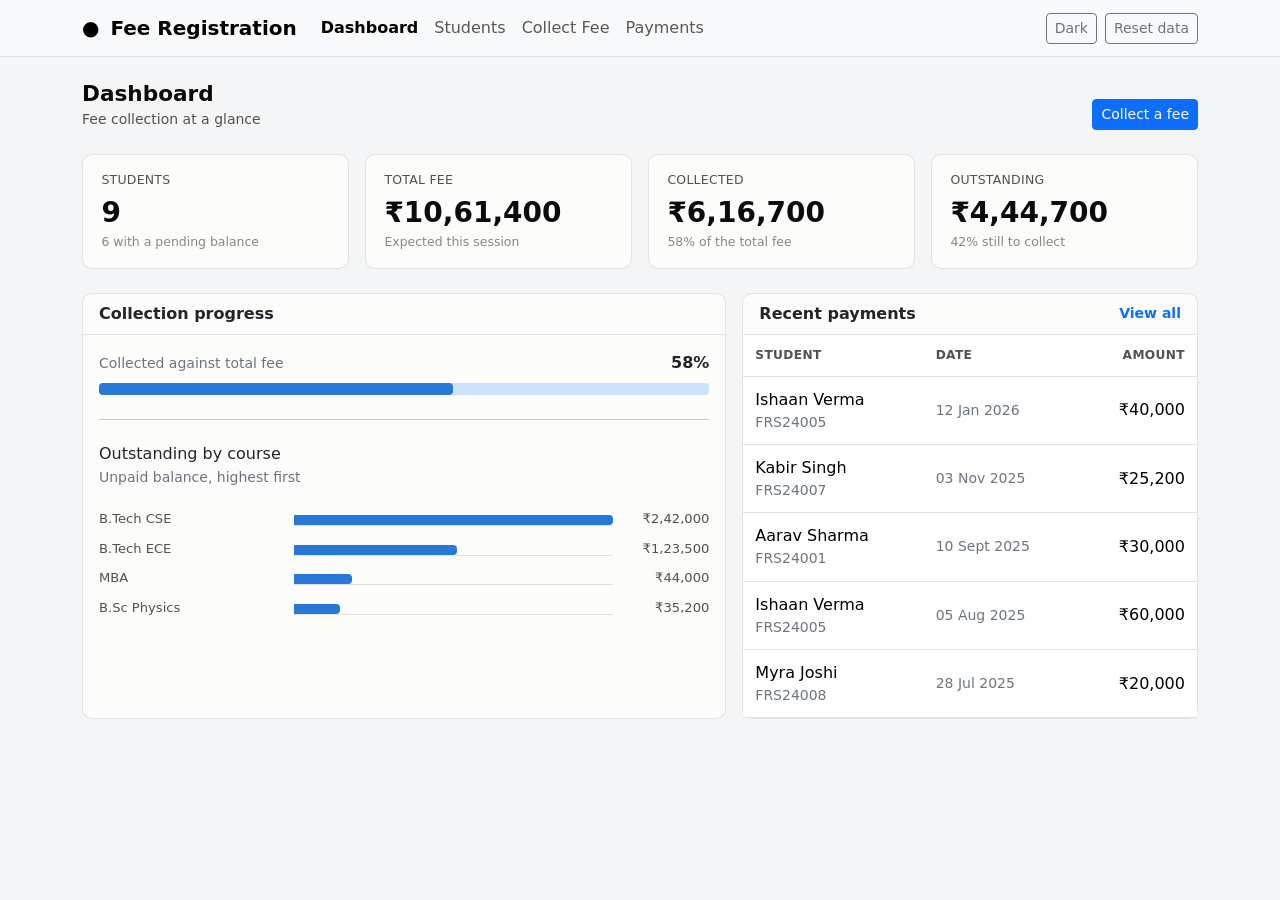
==== index.html @ db4e3a8e "my initial code base" ====
<!DOCTYPE html>
<html lang="en" data-bs-theme="light">
<head>
  <meta charset="UTF-8">
  <meta name="viewport" content="width=device-width, initial-scale=1">
  <title>Dashboard &middot; Fee Registration System</title>
  <link href="https://cdn.jsdelivr.net/npm/bootstrap@5.3.3/dist/css/bootstrap.min.css" rel="stylesheet">
  <link href="css/styles.css" rel="stylesheet">
</head>
<body>

  <div data-app-nav></div>

  <main class="container py-4">

    <header class="d-flex flex-wrap justify-content-between align-items-end gap-2 mb-4">
      <div>
        <h1 class="page-title">Dashboard</h1>
        <p class="page-subtitle">Fee collection at a glance</p>
      </div>
      <a href="collect.html" class="btn btn-primary btn-sm">Collect a fee</a>
    </header>

    <!-- KPI row -->
    <section class="row g-3 mb-4" aria-label="Summary">
      <div class="col-6 col-lg-3">
        <div class="stat-tile">
          <p class="stat-tile__label">Students</p>
          <p class="stat-tile__value" data-stat="students">&ndash;</p>
          <p class="stat-tile__note" data-stat="students-note">&nbsp;</p>
        </div>
      </div>
      <div class="col-6 col-lg-3">
        <div class="stat-tile">
          <p class="stat-tile__label">Total fee</p>
          <p class="stat-tile__value" data-stat="expected">&ndash;</p>
          <p class="stat-tile__note">Expected this session</p>
        </div>
      </div>
      <div class="col-6 col-lg-3">
        <div class="stat-tile">
          <p class="stat-tile__label">Collected</p>
          <p class="stat-tile__value" data-stat="collected">&ndash;</p>
          <p class="stat-tile__note" data-stat="collected-note">&nbsp;</p>
        </div>
      </div>
      <div class="col-6 col-lg-3">
        <div class="stat-tile">
          <p class="stat-tile__label">Outstanding</p>
          <p class="stat-tile__value" data-stat="outstanding">&ndash;</p>
          <p class="stat-tile__note" data-stat="outstanding-note">&nbsp;</p>
        </div>
      </div>
    </section>

    <div class="row g-3">

      <!-- Collection meter + outstanding by course -->
      <div class="col-12 col-lg-7">
        <div class="card h-100">
          <div class="card-header">Collection progress</div>
          <div class="card-body">

            <div class="d-flex justify-content-between align-items-baseline mb-2">
              <span class="small text-secondary">Collected against total fee</span>
              <span class="fw-semibold num" data-stat="progress-label">&ndash;</span>
            </div>
            <div class="meter__track" role="progressbar" aria-valuemin="0" aria-valuemax="100"
                 aria-valuenow="0" data-meter-role>
              <div class="meter__fill" style="width:0%" data-meter-fill></div>
            </div>

            <hr class="my-4">

            <h2 class="h6 mb-1">Outstanding by course</h2>
            <p class="small text-secondary mb-3">Unpaid balance, highest first</p>
            <div data-chart="outstanding-by-course"></div>

          </div>
        </div>
      </div>

      <!-- Recent payments -->
      <div class="col-12 col-lg-5">
        <div class="card h-100">
          <div class="card-header d-flex justify-content-between align-items-center">
            <span>Recent payments</span>
            <a href="payments.html" class="small text-decoration-none">View all</a>
          </div>
          <div class="table-responsive">
            <table class="table table-sm mb-0 align-middle">
              <thead>
                <tr>
                  <th scope="col">Student</th>
                  <th scope="col">Date</th>
                  <th scope="col" class="text-end">Amount</th>
                </tr>
              </thead>
              <tbody data-recent-payments>
                <tr><td colspan="3" class="table-empty">Loading&hellip;</td></tr>
              </tbody>
            </table>
          </div>
        </div>
      </div>

    </div>
  </main>

  <script src="https://cdn.jsdelivr.net/npm/bootstrap@5.3.3/dist/js/bootstrap.bundle.min.js"></script>
  <script src="js/utils.js"></script>
  <script src="js/store.js"></script>
  <script src="js/api.js"></script>
  <script src="js/layout.js"></script>
  <script src="js/dashboard.js"></script>
</body>
</html>
---- css/styles.css ----
/* ==========================================================================
   Fee Registration System - custom styles
   Bootstrap 5.3 supplies the base; this file only adds tokens + the few
   components Bootstrap does not have (stat tiles, meter, bar chart, receipt).
   ========================================================================== */

/* --- Design tokens -------------------------------------------------------- */
:root {
  color-scheme: light;

  --surface-1:      #fcfcfb;   /* card / chart surface */
  --page-plane:     #f4f5f7;   /* app background       */
  --text-primary:   #0b0b0b;
  --text-secondary: #52514e;
  --text-muted:     #898781;
  --hairline:       rgba(11, 11, 11, 0.10);
  --gridline:       #e1e0d9;

  /* Sequential blue ramp - used for every magnitude bar and meter */
  --seq-100: #cde2fb;
  --seq-250: #86b6ef;
  --seq-450: #2a78d6;
  --seq-550: #1c5cab;

  /* The meter's empty track. Must clearly read as "not filled". */
  --meter-track: #cde2fb;

  /* Status palette - reserved. Never reused as a "series" colour. */
  --status-good:     #0ca30c;
  --status-warning:  #fab219;
  --status-serious:  #ec835a;
  --status-critical: #d03b3b;

  --radius: 10px;
}

[data-bs-theme="dark"] {
  color-scheme: dark;

  --surface-1:      #1a1a19;
  --page-plane:     #0d0d0d;
  --text-primary:   #ffffff;
  --text-secondary: #c3c2b7;
  --text-muted:     #898781;
  --hairline:       rgba(255, 255, 255, 0.10);
  --gridline:       #2c2c2a;

  --seq-100: #184f95;
  --seq-250: #256abf;
  --seq-450: #3987e5;
  --seq-550: #86b6ef;

  /* A dimmed wash of the fill hue - the light-mode step would read as filled. */
  --meter-track: rgba(57, 135, 229, 0.22);
}

/* --- Base ----------------------------------------------------------------- */
body {
  background: var(--page-plane);
  color: var(--text-primary);
  font-family: system-ui, -apple-system, "Segoe UI", sans-serif;
  min-height: 100vh;
}

.page-title {
  font-size: 1.35rem;
  font-weight: 600;
  margin: 0;
}

.page-subtitle {
  color: var(--text-secondary);
  font-size: 0.875rem;
  margin: 0.15rem 0 0;
}

.card {
  background: var(--surface-1);
  border: 1px solid var(--hairline);
  border-radius: var(--radius);
}

.card-header {
  background: transparent;
  border-bottom: 1px solid var(--hairline);
  font-weight: 600;
}

/* Money columns must align vertically -> tabular figures. */
.num {
  font-variant-numeric: tabular-nums;
  text-align: right;
  white-space: nowrap;
}

/* --- Stat tiles (KPI row) ------------------------------------------------- */
.stat-tile {
  background: var(--surface-1);
  border: 1px solid var(--hairline);
  border-radius: var(--radius);
  padding: 1rem 1.15rem;
  height: 100%;
}

.stat-tile__label {
  color: var(--text-secondary);
  font-size: 0.78rem;
  font-weight: 500;
  letter-spacing: 0.02em;
  text-transform: uppercase;
  margin: 0;
}

/* Standalone figures keep proportional figures (they are not in a column). */
.stat-tile__value {
  color: var(--text-primary);
  font-size: 1.75rem;
  font-weight: 600;
  line-height: 1.2;
  margin: 0.35rem 0 0;
}

.stat-tile__note {
  color: var(--text-muted);
  font-size: 0.78rem;
  margin: 0.25rem 0 0;
}

/* --- Meter (one ratio against a limit) ------------------------------------ */
.meter__track {
  background: var(--meter-track);
  border-radius: 4px;
  height: 12px;
  overflow: hidden;
  width: 100%;
}

.meter__fill {
  background: var(--seq-450);
  border-radius: 0 4px 4px 0;
  height: 100%;
  transition: width 0.4s ease;
}

/* --- Horizontal bar chart (magnitude, single hue) ------------------------- */
.viz-bar {
  align-items: center;
  display: grid;
  gap: 0.75rem;
  grid-template-columns: minmax(90px, 30%) 1fr minmax(84px, auto);
  padding: 5px 0; /* keeps a >=2px surface gap between adjacent bars */
}

.viz-bar__label {
  color: var(--text-secondary);
  font-size: 0.82rem;
  overflow: hidden;
  text-overflow: ellipsis;
  white-space: nowrap;
}

.viz-bar__track {
  background: transparent;
  border-bottom: 1px solid var(--gridline);
  height: 14px;
  position: relative;
}

.viz-bar__fill {
  background: var(--seq-450);
  border-radius: 0 4px 4px 0; /* rounded data-end, anchored to the baseline */
  bottom: 0;
  cursor: pointer;
  height: 10px;
  left: 0;
  min-width: 2px;
  position: absolute;
}

.viz-bar__value {
  color: var(--text-secondary);
  font-size: 0.82rem;
  font-variant-numeric: tabular-nums;
  text-align: right;
}

.viz-empty {
  color: var(--text-muted);
  font-size: 0.875rem;
  padding: 1.5rem 0;
  text-align: center;
}

/* --- Status badges (colour is never the only channel - each has a label) -- */
.badge-status {
  border-radius: 999px;
  font-size: 0.72rem;
  font-weight: 600;
  letter-spacing: 0.01em;
  padding: 0.3em 0.7em;
}

.badge-status--paid    { background: rgba(12, 163, 12, 0.14);  color: var(--status-good); }
.badge-status--partial { background: rgba(250, 178, 25, 0.18); color: #8a6100; }
.badge-status--unpaid  { background: rgba(208, 59, 59, 0.14);  color: var(--status-critical); }

[data-bs-theme="dark"] .badge-status--partial { color: var(--status-warning); }

/* --- Tables --------------------------------------------------------------- */
.table > :not(caption) > * > * {
  padding: 0.7rem 0.75rem;
}

.table thead th {
  color: var(--text-secondary);
  font-size: 0.76rem;
  font-weight: 600;
  letter-spacing: 0.03em;
  text-transform: uppercase;
}

.table-empty {
  color: var(--text-muted);
  padding: 2.5rem 1rem !important;
  text-align: center;
}

/* --- Receipt -------------------------------------------------------------- */
.receipt {
  border: 1px solid var(--hairline);
  border-radius: var(--radius);
  padding: 1.5rem;
}

.receipt__brand {
  border-bottom: 2px solid var(--seq-450);
  margin-bottom: 1rem;
  padding-bottom: 0.75rem;
}

.receipt__amount {
  border-top: 1px solid var(--hairline);
  font-size: 1.4rem;
  font-weight: 600;
  margin-top: 1rem;
  padding-top: 0.75rem;
}

.receipt dt {
  color: var(--text-secondary);
  font-size: 0.78rem;
  font-weight: 500;
}

.receipt dd {
  font-size: 0.92rem;
  margin-bottom: 0.75rem;
}

/* --- Misc ----------------------------------------------------------------- */
.fee-breakdown-row {
  border-bottom: 1px dashed var(--gridline);
  display: flex;
  justify-content: space-between;
  padding: 0.4rem 0;
}

.fee-breakdown-row:last-child {
  border-bottom: 0;
}

.toast-stack {
  bottom: 1rem;
  position: fixed;
  right: 1rem;
  z-index: 1090;
}

.required::after {
  color: var(--status-critical);
  content: " *";
}

/* --- Print (receipt only) ------------------------------------------------- */
@media print {
  body * { visibility: hidden; }
  #receiptPrintArea, #receiptPrintArea * { visibility: visible; }
  #receiptPrintArea {
    left: 0;
    position: absolute;
    top: 0;
    width: 100%;
  }
  .no-print { display: none !important; }
}
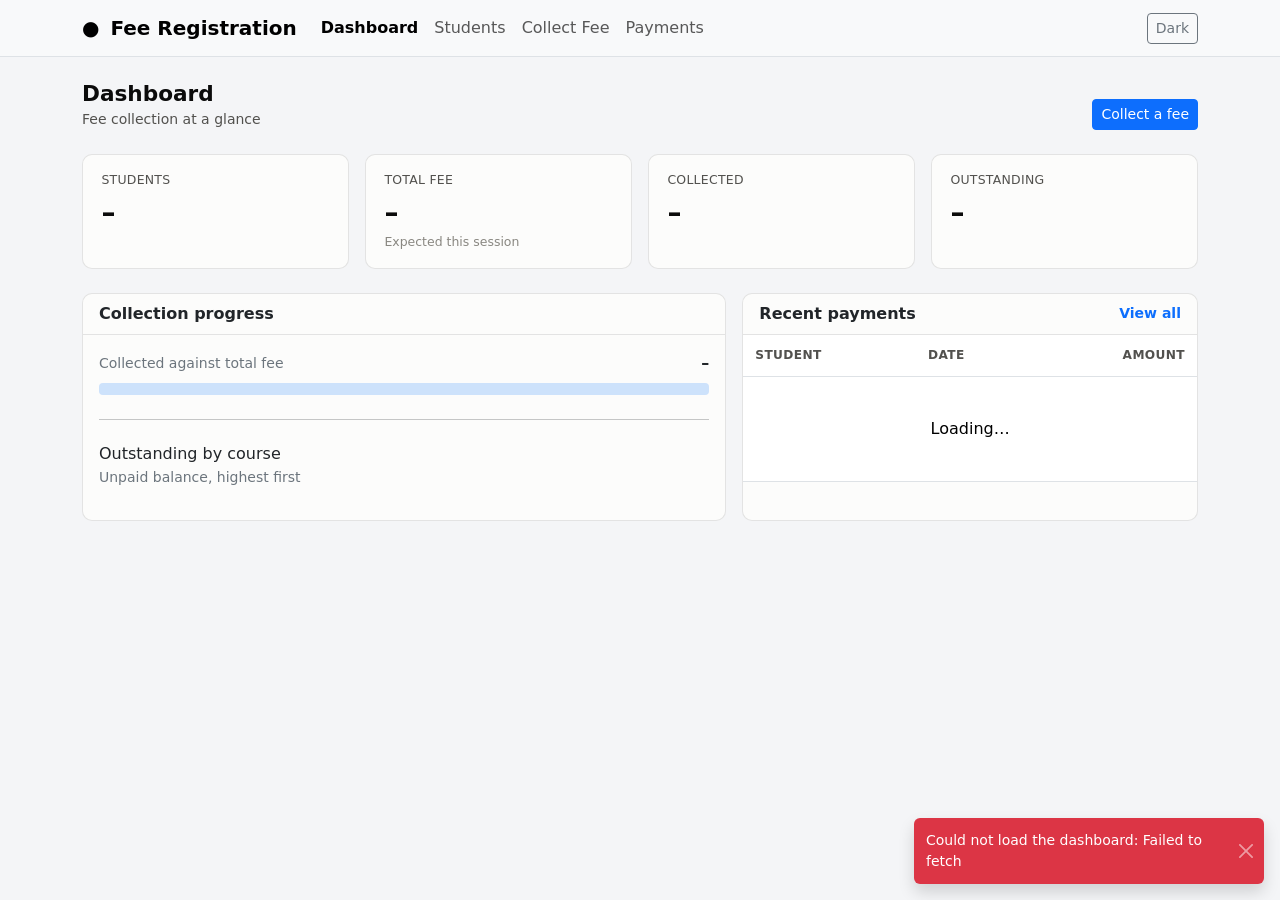
==== commit 98f91484: "Point the UI at the API and drop the localStorage mock The backend is live, so js/api.js loses its d" ====
--- a/index.html
+++ b/index.html
@@ -109,7 +109,6 @@
 
   <script src="https://cdn.jsdelivr.net/npm/bootstrap@5.3.3/dist/js/bootstrap.bundle.min.js"></script>
   <script src="js/utils.js"></script>
-  <script src="js/store.js"></script>
   <script src="js/api.js"></script>
   <script src="js/layout.js"></script>
   <script src="js/dashboard.js"></script>
